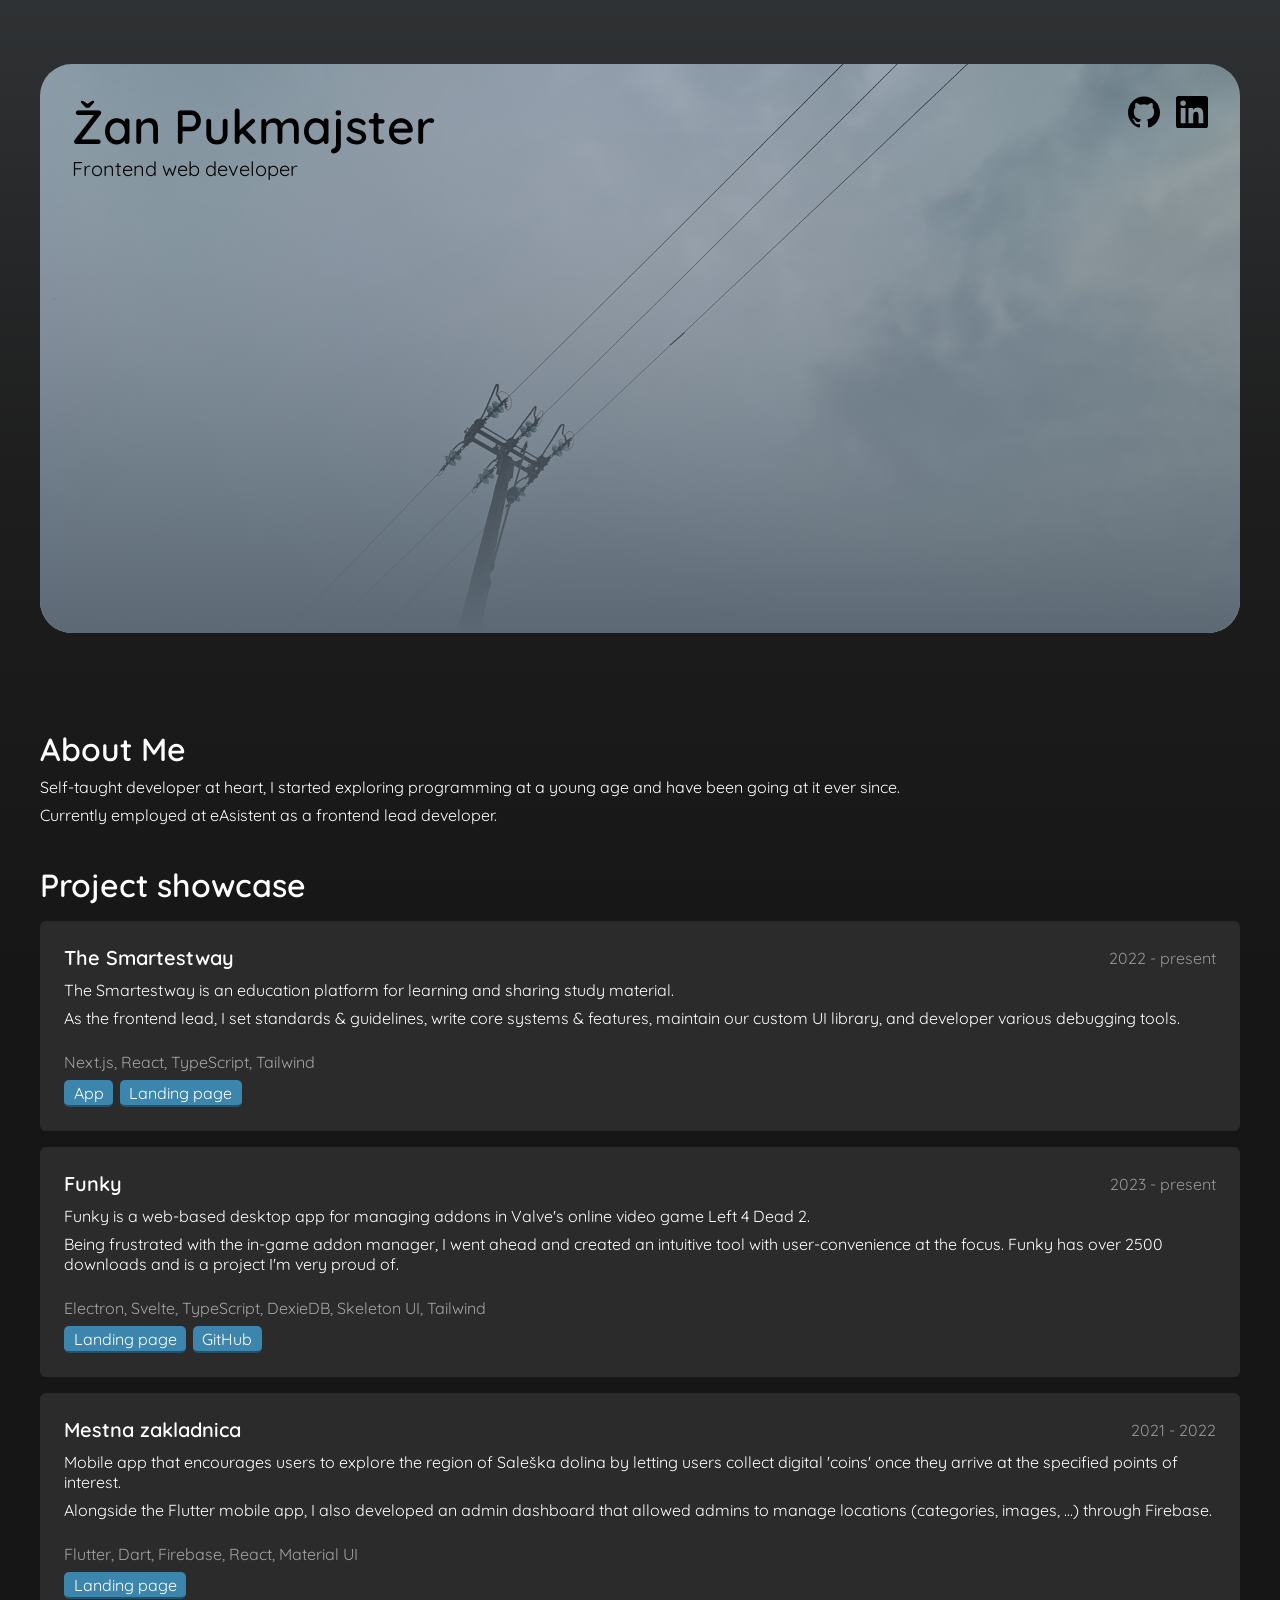
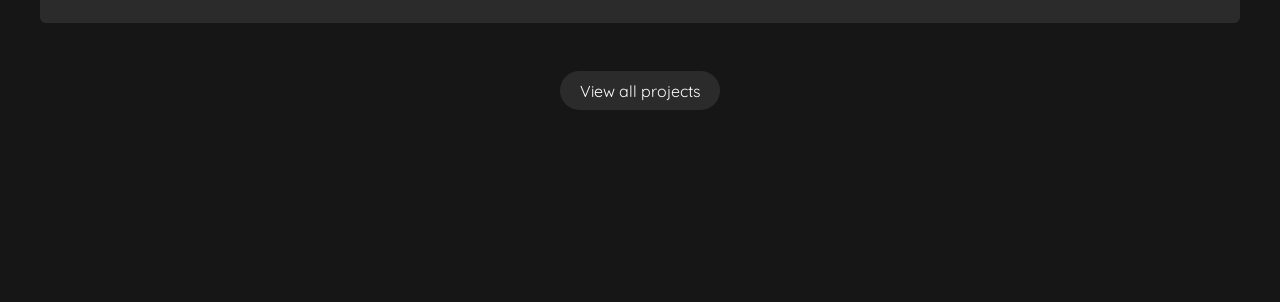
==== index.html @ fc9de52a "init" ====
<!DOCTYPE html>
<html lang="en">
  <head>
    <meta charset="UTF-8" />
    <meta name="viewport" content="width=device-width, initial-scale=1.0" />
    <title>Žan Pukmajster</title>

    <!-- CSS -->
    <link rel="stylesheet" href="index.css" />

    <!-- Google Fonts -->
    <link rel="preconnect" href="https://fonts.googleapis.com" />
    <link rel="preconnect" href="https://fonts.gstatic.com" crossorigin />

    <link
      href="https://fonts.googleapis.com/css2?family=Quicksand:wght@300..700&display=swap"
      rel="stylesheet"
    />

    <script defer src="./scripts/project-card.js"></script>
  </head>

  <body>
    <div id="BackgroundContainer">
      <div id="BackgroundInner">
        <img src="./assets/bg.jpg" id="BlurredBg" alt="" />
        <div id="BlurredBgOverlay"></div>
      </div>
    </div>

    <section id="Header">
      <div id="HeaderText">
        <h1 id="HeaderName">Žan Pukmajster</h1>
        <h4 id="HeaderTagline">Frontend web developer</h4>

        <div id="HeaderLinks">
          <a href="https://github.com/pukmajster" target="_blank">
            <p-icon-github></p-icon-github>
          </a>

          <a
            href="https://www.linkedin.com/in/zan-pukmajster-7052091b8/"
            target="_blank"
          >
            <p-icon-linkedin></p-icon-linkedin>
          </a>
        </div>
      </div>
    </section>

    <main>
      <section id="Bio" class="TextPadding">
        <h2>About Me</h2>
        <p>
          Self-taught developer at heart, I started exploring programming at a
          young age and have been going at it ever since.
        </p>

        <p>Currently employed at eAsistent as a frontend lead developer.</p>
      </section>

      <section id="Projects">
        <div style="margin-top: 2em">
          <h2 class="TextPadding">Project showcase</h2>
        </div>

        <p-project-card
          title="The Smartestway"
          timeframe="2022 - present"
          about="The Smartestway is an education platform for learning and sharing study material."
          details="As the frontend lead, I set standards &
            guidelines, write core systems & features, maintain our custom UI
            library, and developer various debugging tools."
          stack="Next.js, React, TypeScript, Tailwind"
          app-url="https://app.thesmartestway.com/"
          landing-page-url="https://thesmartestway.com/"
        ></p-project-card>

        <p-project-card
          title="Funky"
          timeframe="2023 - present"
          about="Funky is a web-based desktop app for managing addons in Valve's
            online video game Left 4 Dead 2."
          details="Being frustrated with the in-game addon manager, I went ahead and
            created an intuitive tool with user-convenience at the focus. Funky has over 2500 downloads and is a project I'm very proud of."
          stack="Electron, Svelte, TypeScript, DexieDB, Skeleton UI, Tailwind"
          landing-page-url="https://pukmajster.github.io/funky/"
          github-url="https://github.com/pukmajster/funky"
        ></p-project-card>

        <p-project-card
          title="Mestna zakladnica"
          timeframe="2021 - 2022"
          about="Mobile app that encourages users to explore the region of Saleška
            dolina by letting users collect digital 'coins' once they arrive at
            the specified points of interest."
          details="Alongside the Flutter mobile app, I also developed an admin dashboard that allowed admins to manage locations (categories, images, ...) through Firebase."
          stack="Flutter, Dart, Firebase, React, Material UI"
          landing-page-url="https://www.visitsaleska.si/sl/dozivetja/otrosko/mestna-zakladnica/"
        ></p-project-card>

        <a id="AllProjectsLink" class="Button" href="/projects.html">
          View all projects
        </a>
      </section>

      <footer>
        <!-- <p>© 2026 Žan Pukmajster</p> -->
      </footer>

      <section id="Devroom" style="display: none">
        <h1>H1 heading</h1>
        <h2>H2 heading</h2>
        <h3>H3 heading</h3>
        <h4>H4 heading</h4>
        <h5>H5 heading</h5>
        <p>Paragraph</p>
      </section>
    </main>
  </body>
</html>
---- index.css ----
* {
  margin: 0;
  padding: 0;
  box-sizing: content-box;
}

:root {
  --text-color: #000000;
  --body-bg: #161616;
  --bio-bg: #5c6974;
  --sect-w: 1200px;
  --sect-p: 2em;
  --content-border-color: #9494944f;

  font-family: "Quicksand", Nunito, sans-serif;
}

html,
body {
  overflow-x: hidden;
}

body {
  background-color: var(--body-bg);
  color: var(--text-color);
  margin: 0;
}

main {
  padding: 32px;
}

.Padded {
  padding: var(--sect-p);
}

#BackgroundInner {
  position: relative;
  margin: 0 auto;
  width: 100vw;
  display: grid;

  &>* {
    grid-area: 1/1;
  }
}

#BlurredBg {
  display: none;
  margin: 0 auto;
  max-width: 1200px;

  opacity: 0.2;

  z-index: -3;

  filter: blur(18px);
  transform: scale(2) rotate(180deg) translateY(2px);
}

#BlurredBgOverlay {
  margin: 0 auto;
  width: 100vw;
  height: 990px;

  position: absolute;
  left: 0;
  right: 0;

  z-index: -1;

  /* background: linear-gradient(180deg, rgba(255, 255, 255, 0), var(--body-bg)); */
  background: linear-gradient(180deg, #8490993a, #1d1d1d, var(--body-bg));
}

@media (max-width: 1300px) {
  #BackgroundContainer {
    /* display: none; */
  }
}


section,
footer {
  max-width: var(--sect-w);
  width: 100%;
  margin: 0 auto;
}

h1,
h2,
h3,
h4,
h5 {
  font-family: "Quicksand", Nunito, sans-serif;
  font-weight: 600;
}

h1 {
  font-size: 3rem;
}

h2 {
  font-size: 2rem;
}

h3 {
  font-size: 1.5rem;
}

h4 {
  font-size: 1.25rem;
}

h5 {
  font-size: 1rem;
}

p {
  font-size: 1rem;
  line-height: 1.25;
  margin: 0.5em 0;
}

.PaddedSection {
  padding: var(--sect-p);
  width: var(--sect-w);
  margin: 0 auto;
}

.TextPadding {
  /* padding-left: 1em; */
}

#Header {
  position: relative;
  height: 569px;

  max-width: var(--sect-w);
  overflow: hidden;
  box-shadow: 0px 4px 12px rgba(0, 0, 0, 0.342);

  background-image: url("assets/bg.jpg");
  background-position: top center;
  background-size: cover;
  background-repeat: no-repeat;

  /* Header gradient */
  &::before {
    content: "";
    position: absolute;
    pointer-events: none;
    user-select: none;
    top: 0;
    left: 0;
    width: var(--sect-w);
    height: 100%;
    background: linear-gradient(180deg, rgba(255, 255, 255, 0), #1616169d);
    background: linear-gradient(180deg, rgba(255, 255, 255, 0), var(--bio-bg));
  }

  #HeaderText {
    position: relative;

    display: flex;
    flex-direction: column;
    gap: 0rem;

    margin-top: em;
    padding: 2em;
    height: 100%;

    #HeaderTagline {
      font-weight: 400;
    }

    #HeaderLinks {
      position: absolute;
      top: 2em;
      right: 2em;

      display: flex;
      gap: 1em;
    }
  }

  #HeaderBio {
    position: relative;
  }
}

@media (min-width: 1220px) {
  #Header {
    margin: 4em auto 4em auto;
    border-radius: 2em;
    box-shadow: none;

    /* Header gradient */
    &::before {
      background: linear-gradient(180deg, rgba(255, 255, 255, 0), var(--bio-bg));
    }
  }
}

#AllProjectsLink {
  display: block;
  margin: 2em auto;
}

.Button {
  appearance: none;
  background: none;
  border: none;
  color: white;
  padding: 0.6em 1.2em;

  background: #2b2b2b;
  border-radius: 666px;

  &:hover {
    background: rgba(255, 255, 255, 0.219);
  }
}

#HomeButton {
  appearance: none;
  background: none;
  border: none;
  color: white;
  font-size: 1.4em;
  padding: 0.5em;

  display: flex;
  align-items: center;
  gap: 0.4em;

  aspect-ratio: 1/1;

  display: grid;
  place-items: center;

  svg {
    width: 1em;
    height: 1em;
    color: white;
    translate: -2px 0;
  }

  background: #2b2b2b;
  border-radius: 1555px;

  &:hover {
    background: rgba(255, 255, 255, 0.219);
  }
}

#Bio {
  color: white;
}

#Work {
  background-color: var(--bio-bg)
}

footer {
  padding: 4em 2em;
  text-align: center;
  color: rgb(172, 169, 169);
}

.CareerBox {
  background-color: #ffffff1c;
  border-radius: 4px;
  padding: 1.5em;

  display: flex;
  flex-direction: column;
  gap: 0.45em;
}

#CareerContainer {
  display: grid;
  grid-template-columns: 1fr 1fr;
  gap: 1em;

  margin-top: 1em;
}

#CareerEnterprise {
  grid-column: 1 / 3;
}

#Projects {
  display: flex;
  flex-direction: column;
  gap: 1em;

  /* max-width: 800px; */

  color: white;

  .ProjectCard {
    padding: 1.5em;
    border-radius: 6px;

    background: rgb(43, 43, 43);
  }

  .ProjectCardHeader {
    width: 100%;
    display: flex;
    justify-content: space-between;

    h4 {
      display: inline-block;
    }
  }

  .ProjectCardTimeframe {
    opacity: 0.5;
    line-height: 1.7;
  }

  .ProjectCardLinks {
    display: flex;
    gap: 0.4em;
  }

  .ProjectCardStack {
    margin-top: 24px;

    font-size: 1em;
    color: rgb(163, 163, 163);
  }

  .ProjectCategory {
    display: flex;
    align-items: center;
    gap: 1em;

    &.ProjectCategory__Padded {
      margin-top: 1em;
    }

    .ProjectCategoryLine {
      flex: 1;
      height: 1px;
      background-color: rgb(114, 114, 114);
    }
  }

}

a {
  color: inherit;
  text-decoration: none;

  .Icon {
    &:hover {
      color: rgb(255, 255, 255);
    }
  }
}

.Link {
  background: rgb(60, 133, 172);

  &:hover {
    background: rgb(30, 97, 133);
  }

  color: white;
  padding: 0.15em 0.6em;

  border-bottom: 2px solid rgba(19, 19, 19, 0.473);
  border-radius: 5px;

}

.Icon {
  width: 2em;
  height: 2em;
}



#Devroom {}
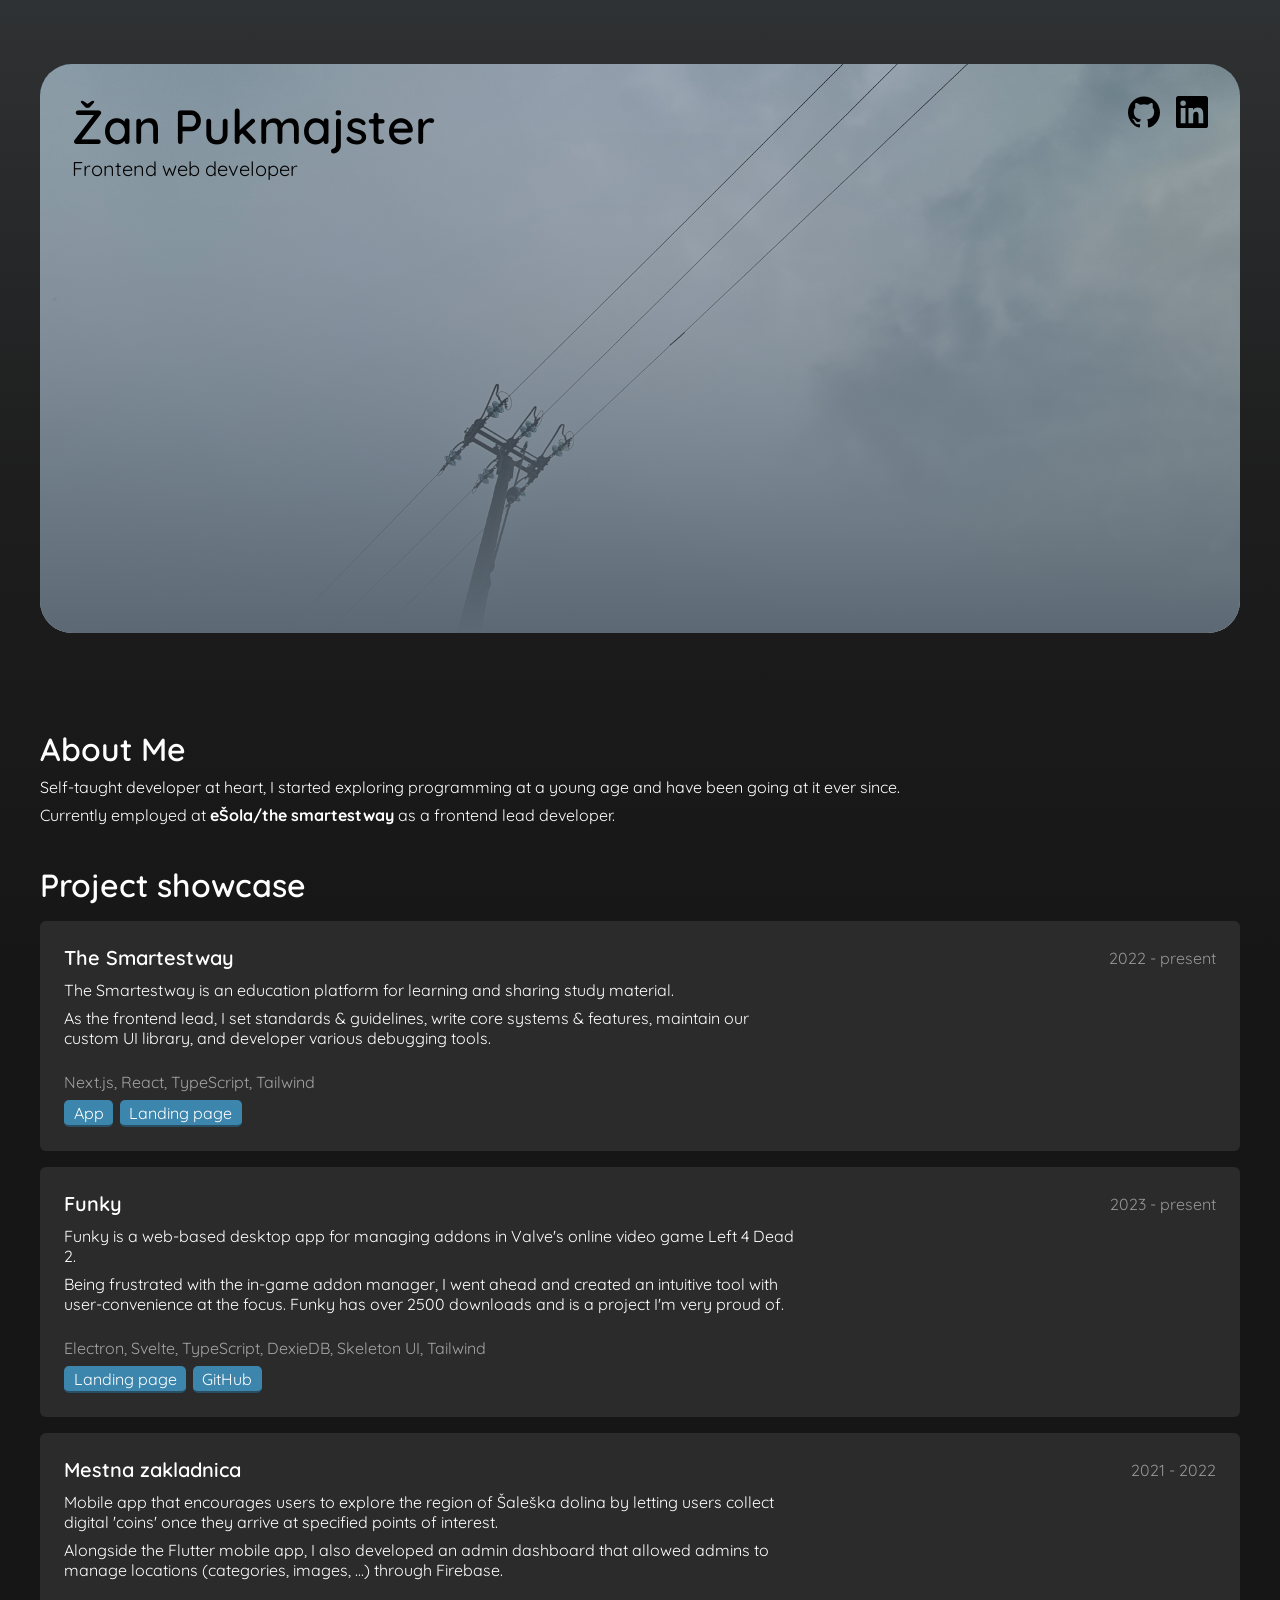
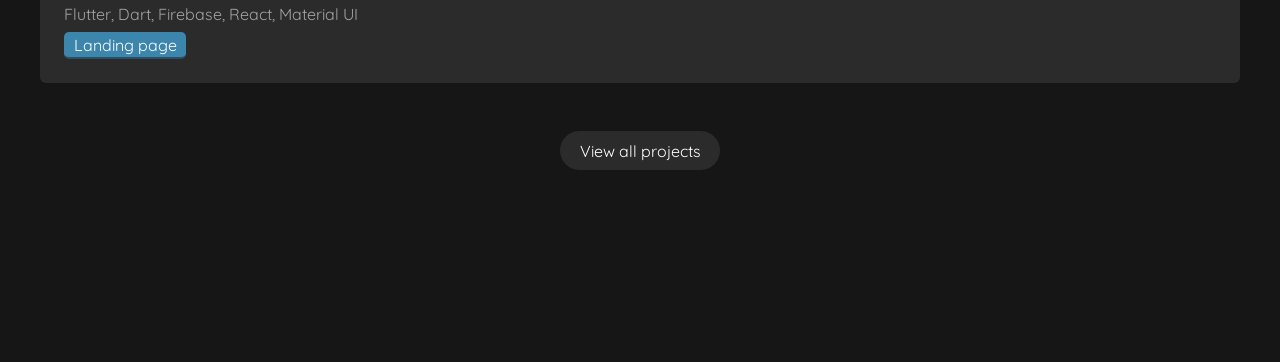
==== commit 2a718d67: "projects polish" ====
--- a/index.html
+++ b/index.html
@@ -1,4 +1,4 @@
-<!DOCTYPE html>
+<!doctype html>
 <html lang="en">
   <head>
     <meta charset="UTF-8" />
@@ -39,7 +39,7 @@
           </a>
 
           <a
-            href="https://www.linkedin.com/in/zan-pukmajster-7052091b8/"
+            href="https://www.linkedin.com/in/%C5%BEan-pukmajster-7052091b8/"
             target="_blank"
           >
             <p-icon-linkedin></p-icon-linkedin>
@@ -56,7 +56,10 @@
           young age and have been going at it ever since.
         </p>
 
-        <p>Currently employed at eAsistent as a frontend lead developer.</p>
+        <p>
+          Currently employed at <strong>eŠola/the smartestway</strong> as a
+          frontend lead developer.
+        </p>
       </section>
 
       <section id="Projects">
@@ -91,9 +94,9 @@
         <p-project-card
           title="Mestna zakladnica"
           timeframe="2021 - 2022"
-          about="Mobile app that encourages users to explore the region of Saleška
+          about="Mobile app that encourages users to explore the region of Šaleška
             dolina by letting users collect digital 'coins' once they arrive at
-            the specified points of interest."
+            specified points of interest."
           details="Alongside the Flutter mobile app, I also developed an admin dashboard that allowed admins to manage locations (categories, images, ...) through Firebase."
           stack="Flutter, Dart, Firebase, React, Material UI"
           landing-page-url="https://www.visitsaleska.si/sl/dozivetja/otrosko/mestna-zakladnica/"
--- a/index.css
+++ b/index.css
@@ -349,6 +349,29 @@
     }
   }
 
+  .ProjectCardContent {
+    display: grid;
+    grid-template-columns: 1fr 400px;
+    gap: 1rem;
+
+    @media (max-width: 1220px) {
+      display: flex;
+      flex-direction: column;
+    }
+  }
+
+  .ProjectCardImg {
+    object-fit: cover;
+    border-radius: 8px;
+    width: 100%;
+
+    @media (max-width: 1220px) {
+      height: auto;
+      width: auto;
+      max-width: min(100%, 600px);
+    }
+  }
+
 }
 
 a {
